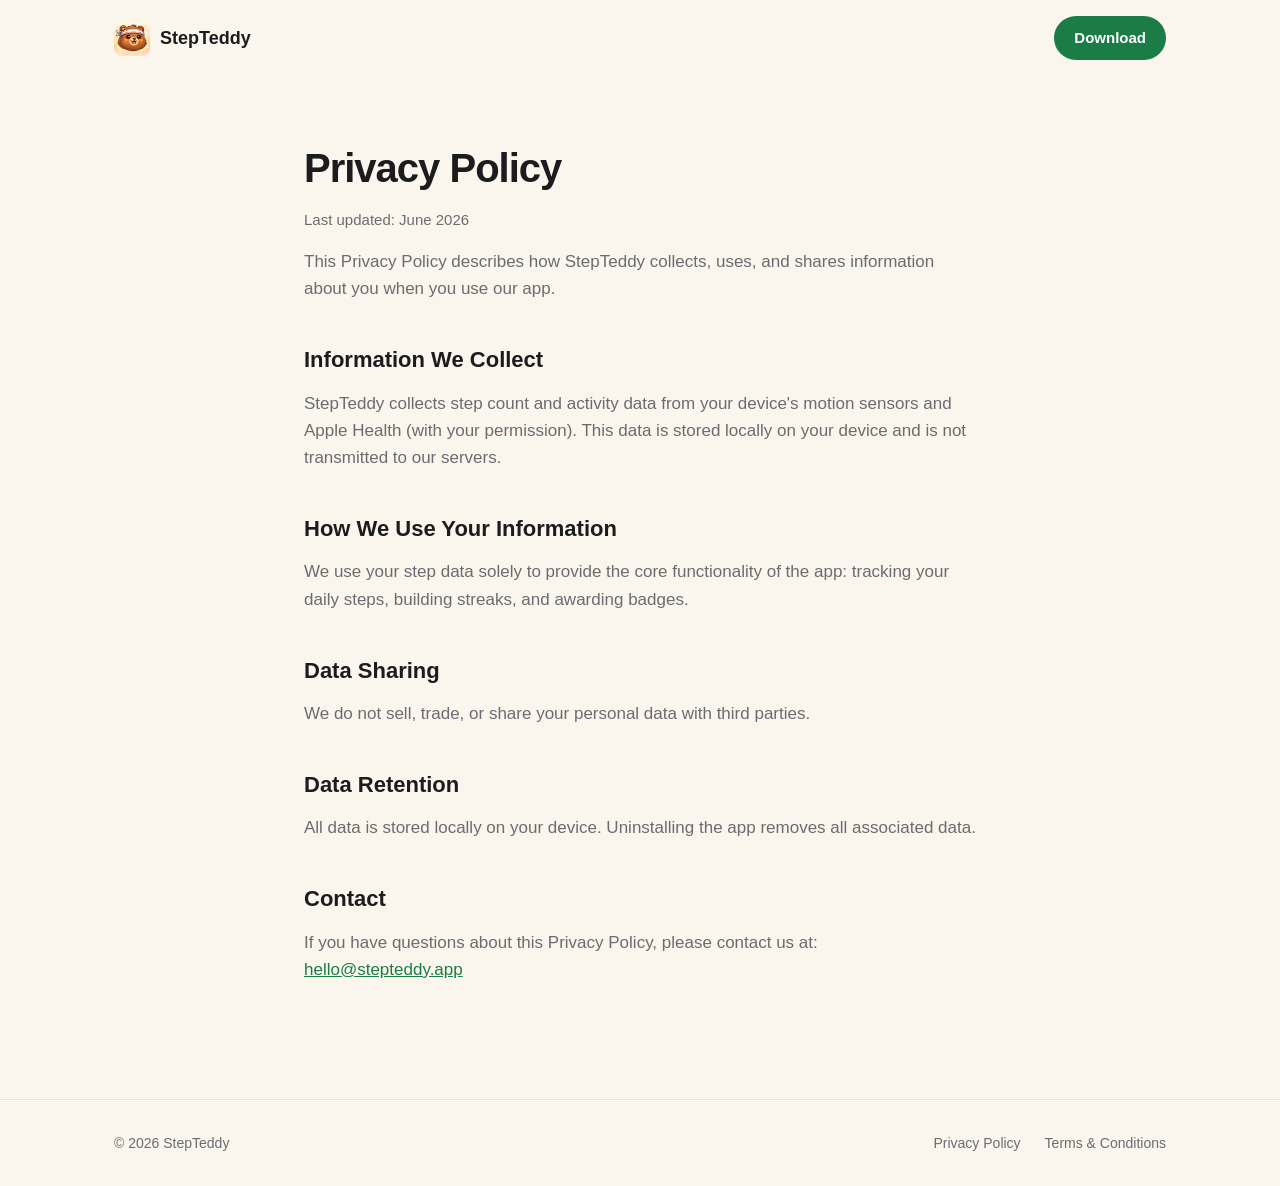
==== privacy.html @ 105b15fd "feat: add privacy policy page" ====
<!DOCTYPE html>
<html lang="en">
<head>
  <meta charset="UTF-8">
  <meta name="viewport" content="width=device-width, initial-scale=1.0">
  <title>Privacy Policy — StepTeddy</title>
  <link rel="icon" type="image/png" href="assets/images/app-icon.png">
  <link rel="stylesheet" href="assets/css/styles.css">
</head>
<body>

  <nav class="nav" id="nav">
    <div class="container nav__container">
      <a href="index.html" class="nav__brand">
        <img src="assets/images/app-icon.png" alt="StepTeddy" class="nav__icon">
        <span class="nav__name">StepTeddy</span>
      </a>
      <a href="index.html#download" class="btn btn--primary btn--sm">Download</a>
    </div>
  </nav>

  <main class="legal">
    <div class="container legal__container">
      <h1>Privacy Policy</h1>
      <p class="legal__date">Last updated: June 2026</p>

      <p>This Privacy Policy describes how StepTeddy collects, uses, and shares information about you when you use our app.</p>

      <h2>Information We Collect</h2>
      <p>StepTeddy collects step count and activity data from your device's motion sensors and Apple Health (with your permission). This data is stored locally on your device and is not transmitted to our servers.</p>

      <h2>How We Use Your Information</h2>
      <p>We use your step data solely to provide the core functionality of the app: tracking your daily steps, building streaks, and awarding badges.</p>

      <h2>Data Sharing</h2>
      <p>We do not sell, trade, or share your personal data with third parties.</p>

      <h2>Data Retention</h2>
      <p>All data is stored locally on your device. Uninstalling the app removes all associated data.</p>

      <h2>Contact</h2>
      <p>If you have questions about this Privacy Policy, please contact us at: <a href="mailto:hello@stepteddy.app">hello@stepteddy.app</a></p>
    </div>
  </main>

  <footer class="footer">
    <div class="container footer__container">
      <p class="footer__copy">© 2026 StepTeddy</p>
      <nav class="footer__links">
        <a href="privacy.html">Privacy Policy</a>
        <a href="terms.html">Terms &amp; Conditions</a>
      </nav>
    </div>
  </footer>

  <script src="assets/js/main.js"></script>
</body>
</html>
---- assets/css/styles.css ----
/* ── Custom properties ─────────────────────────────── */
:root {
  --bg:              #faf5ed;
  --card:            #fff7f0;
  --primary:         #1b7d45;
  --primary-hover:   #34c759;
  --text:            #1c1c1e;
  --text-secondary:  #6c6c70;
  --text-on-btn:     #ffffff;
  --radius:          16px;
  --radius-pill:     100px;
  --shadow-phone:    0 24px 80px rgba(0, 0, 0, 0.15);
  --max-width:       1100px;
  --font:            -apple-system, BlinkMacSystemFont, "Segoe UI", Helvetica, Arial, sans-serif;
}

/* ── Reset ─────────────────────────────────────────── */
*, *::before, *::after {
  box-sizing: border-box;
  margin: 0;
  padding: 0;
}

html { scroll-behavior: smooth; }

body {
  background-color: var(--bg);
  color: var(--text);
  font-family: var(--font);
  font-size: 17px;
  line-height: 1.6;
  -webkit-font-smoothing: antialiased;
}

img { max-width: 100%; display: block; }
a   { color: inherit; text-decoration: none; }

/* ── Layout ─────────────────────────────────────────── */
.container {
  max-width: var(--max-width);
  margin: 0 auto;
  padding: 0 24px;
}

/* ── Buttons ─────────────────────────────────────────── */
.btn {
  display: inline-flex;
  align-items: center;
  gap: 8px;
  padding: 14px 28px;
  border-radius: var(--radius-pill);
  font-family: var(--font);
  font-size: 16px;
  font-weight: 600;
  cursor: pointer;
  border: none;
  transition: background-color 0.2s ease, transform 0.1s ease;
  text-decoration: none;
}

.btn--primary {
  background-color: var(--primary);
  color: var(--text-on-btn);
}

.btn--primary:hover  { background-color: var(--primary-hover); }
.btn--primary:active { transform: scale(0.98); }

.btn--sm {
  padding: 10px 20px;
  font-size: 15px;
}

/* ── Nav ─────────────────────────────────────────────── */
.nav {
  position: sticky;
  top: 0;
  z-index: 100;
  padding: 16px 0;
  transition: background-color 0.3s ease, box-shadow 0.3s ease;
}

.nav.scrolled {
  background-color: rgba(250, 245, 237, 0.92);
  backdrop-filter: blur(12px);
  -webkit-backdrop-filter: blur(12px);
  box-shadow: 0 1px 0 rgba(0, 0, 0, 0.08);
}

.nav__container {
  display: flex;
  align-items: center;
  justify-content: space-between;
}

.nav__brand {
  display: flex;
  align-items: center;
  gap: 10px;
}

.nav__icon {
  width: 36px;
  height: 36px;
  border-radius: 8px;
}

.nav__name {
  font-size: 18px;
  font-weight: 700;
}

/* ── Hero ────────────────────────────────────────────── */
.hero {
  padding: 80px 0 60px;
}

.hero__container {
  display: grid;
  grid-template-columns: 1fr 1fr;
  align-items: center;
  gap: 60px;
}

.hero__headline {
  font-size: clamp(40px, 6vw, 64px);
  font-weight: 800;
  line-height: 1.1;
  letter-spacing: -1.5px;
  margin-bottom: 20px;
}

.hero__subline {
  font-size: 19px;
  color: var(--text-secondary);
  max-width: 440px;
  margin-bottom: 32px;
}

.hero__cta {
  font-size: 17px;
  padding: 16px 32px;
}

.hero__visual {
  display: flex;
  justify-content: center;
}

.hero__iphone {
  width: 280px;
  border-radius: 40px;
  box-shadow: var(--shadow-phone);
}

/* ── Features ────────────────────────────────────────── */
.features {
  padding: 40px 0 80px;
}

.feature {
  display: grid;
  grid-template-columns: 1fr 1fr;
  align-items: center;
  gap: 80px;
  padding: 72px 0;
}

.feature + .feature {
  border-top: 1px solid rgba(0, 0, 0, 0.06);
}

.feature--reverse .feature__content { order: 2; }
.feature--reverse .feature__visual  { order: 1; }

.feature__icon {
  font-size: 40px;
  display: block;
  margin-bottom: 16px;
}

.feature__title {
  font-size: clamp(24px, 3.5vw, 36px);
  font-weight: 700;
  line-height: 1.2;
  letter-spacing: -0.5px;
  margin-bottom: 16px;
}

.feature__desc {
  font-size: 17px;
  color: var(--text-secondary);
  max-width: 420px;
}

.feature__visual {
  display: flex;
  justify-content: center;
}

.feature__iphone {
  width: 240px;
  border-radius: 40px;
  box-shadow: var(--shadow-phone);
}

/* ── CTA Banner ──────────────────────────────────────── */
.cta {
  background-color: var(--card);
  padding: 100px 0;
  text-align: center;
}

.cta__headline {
  font-size: clamp(28px, 4vw, 44px);
  font-weight: 800;
  letter-spacing: -1px;
  margin-bottom: 32px;
}

.cta__btn {
  font-size: 17px;
  padding: 16px 36px;
}

/* ── Footer ──────────────────────────────────────────── */
.footer {
  padding: 32px 0;
  border-top: 1px solid rgba(0, 0, 0, 0.08);
}

.footer__container {
  display: flex;
  align-items: center;
  justify-content: space-between;
}

.footer__copy {
  color: var(--text-secondary);
  font-size: 14px;
}

.footer__links {
  display: flex;
  gap: 24px;
}

.footer__links a {
  color: var(--text-secondary);
  font-size: 14px;
  transition: color 0.2s;
}

.footer__links a:hover { color: var(--primary); }

/* ── Responsive — mobile (<768px) ───────────────────── */
@media (max-width: 767px) {
  /* Hero: stack vertically, center */
  .hero__container {
    grid-template-columns: 1fr;
    text-align: center;
    gap: 40px;
  }

  .hero__subline {
    max-width: 100%;
    margin-left: auto;
    margin-right: auto;
  }

  .hero__visual { order: -1; }

  .hero__iphone { width: 220px; }

  /* Features: stack vertically, remove alternating */
  .feature {
    grid-template-columns: 1fr;
    gap: 32px;
    padding: 48px 0;
    text-align: center;
  }

  .feature--reverse .feature__content { order: 0; }
  .feature--reverse .feature__visual  { order: 0; }

  .feature__visual { justify-content: center; }

  .feature__iphone { width: 200px; }

  .feature__desc { max-width: 100%; }

  /* Footer: stack vertically */
  .footer__container {
    flex-direction: column;
    gap: 16px;
    text-align: center;
  }
}

/* ── Legal pages (privacy, terms) ───────────────────── */
.legal {
  padding: 60px 0 100px;
}

.legal__container {
  max-width: 720px;
}

.legal h1 {
  font-size: 40px;
  font-weight: 800;
  letter-spacing: -1px;
  margin-bottom: 8px;
}

.legal__date {
  color: var(--text-secondary);
  font-size: 15px;
  margin-bottom: 40px;
}

.legal h2 {
  font-size: 22px;
  font-weight: 700;
  margin-top: 40px;
  margin-bottom: 12px;
}

.legal p {
  color: var(--text-secondary);
  margin-bottom: 16px;
}

.legal a {
  color: var(--primary);
  text-decoration: underline;
}
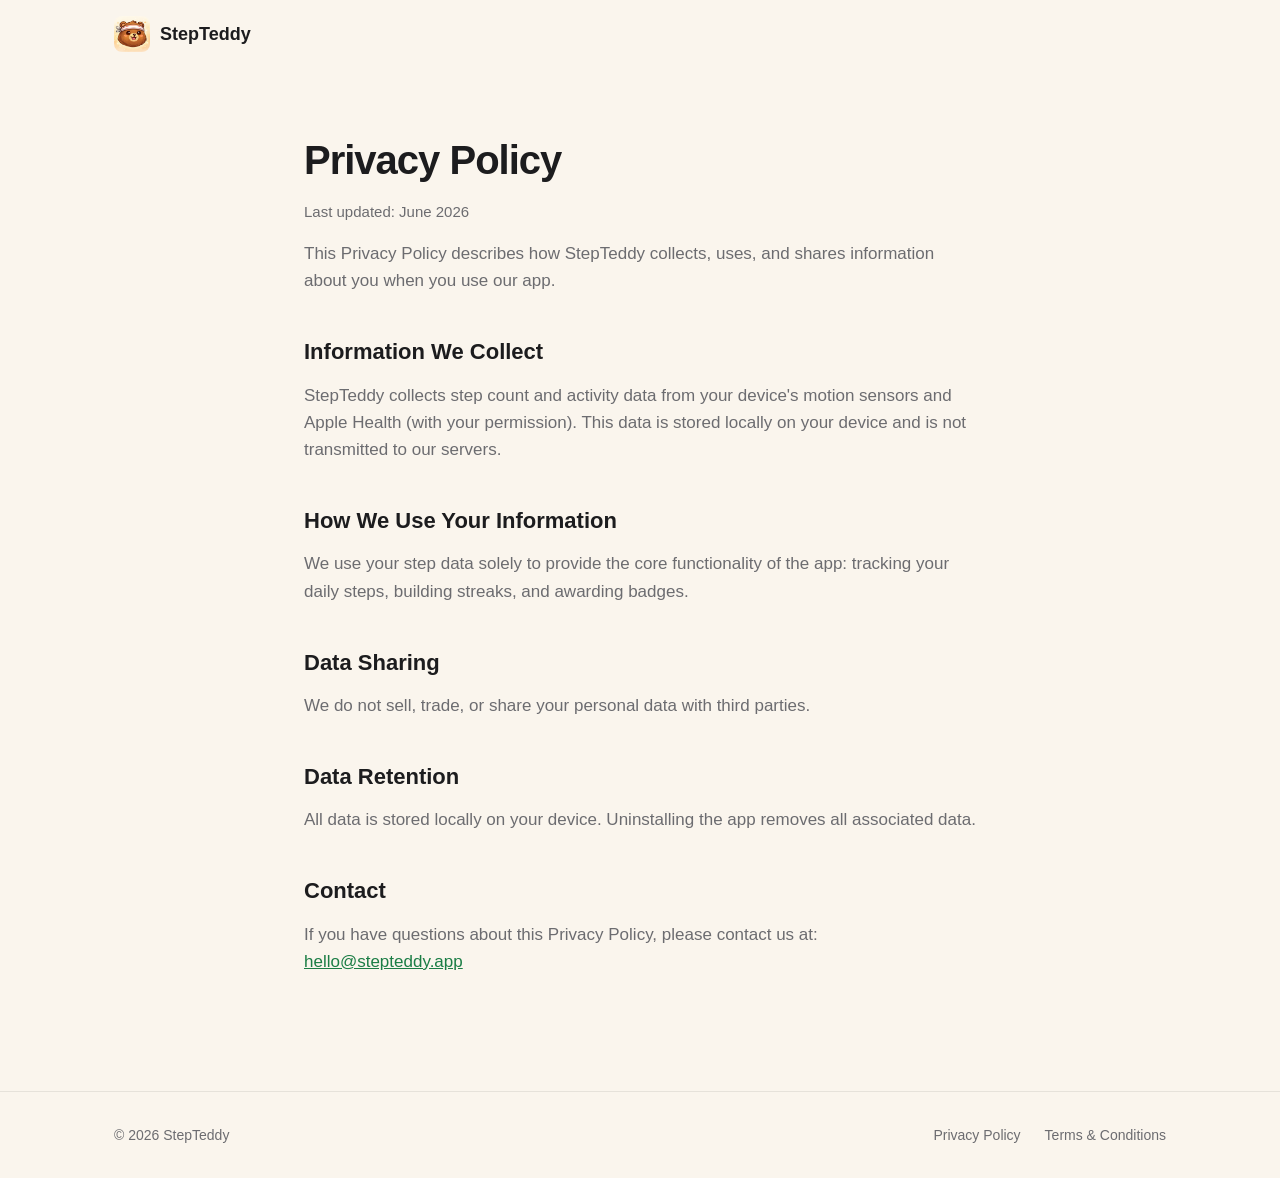
==== commit 1087a5b2: "fix: remove download button from nav on legal pages" ====
--- a/privacy.html
+++ b/privacy.html
@@ -15,7 +15,6 @@
         <img src="assets/images/app-icon.png" alt="StepTeddy" class="nav__icon">
         <span class="nav__name">StepTeddy</span>
       </a>
-      <a href="index.html#download" class="btn btn--primary btn--sm">Download</a>
     </div>
   </nav>
 
--- a/assets/css/styles.css
+++ b/assets/css/styles.css
@@ -116,10 +116,11 @@
 }
 
 .hero__container {
-  display: grid;
-  grid-template-columns: 1fr 1fr;
-  align-items: center;
-  gap: 60px;
+  display: flex;
+  flex-direction: column;
+  align-items: center;
+  text-align: center;
+  gap: 0;
 }
 
 .hero__headline {
@@ -133,25 +134,25 @@
 .hero__subline {
   font-size: 19px;
   color: var(--text-secondary);
-  max-width: 440px;
+  max-width: 520px;
   margin-bottom: 32px;
 }
 
-.hero__cta {
-  font-size: 17px;
-  padding: 16px 32px;
-}
-
-.hero__visual {
-  display: flex;
-  justify-content: center;
-}
-
-.hero__iphone {
-  width: 280px;
-  border-radius: 40px;
-  box-shadow: var(--shadow-phone);
-}
+.appstore-link {
+  display: inline-block;
+}
+
+.appstore-badge {
+  height: 54px;
+  width: auto;
+  transition: opacity 0.2s ease, transform 0.15s ease;
+}
+
+.appstore-badge:hover {
+  opacity: 0.85;
+  transform: scale(1.03);
+}
+
 
 /* ── Features ────────────────────────────────────────── */
 .features {
@@ -200,8 +201,18 @@
 
 .feature__iphone {
   width: 240px;
-  border-radius: 40px;
-  box-shadow: var(--shadow-phone);
+  filter: drop-shadow(0 24px 60px rgba(0, 0, 0, 0.18));
+  transition: transform 0.4s ease, filter 0.4s ease;
+}
+
+@keyframes float {
+  0%, 100% { transform: translateY(0); }
+  50%       { transform: translateY(-14px); }
+}
+
+.feature__visual:hover .feature__iphone {
+  animation: float 2.4s ease-in-out infinite;
+  filter: drop-shadow(0 32px 80px rgba(0, 0, 0, 0.22));
 }
 
 /* ── CTA Banner ──────────────────────────────────────── */
@@ -209,6 +220,7 @@
   background-color: var(--card);
   padding: 100px 0;
   text-align: center;
+  scroll-margin-top: 72px;
 }
 
 .cta__headline {
@@ -218,10 +230,6 @@
   margin-bottom: 32px;
 }
 
-.cta__btn {
-  font-size: 17px;
-  padding: 16px 36px;
-}
 
 /* ── Footer ──────────────────────────────────────────── */
 .footer {
@@ -255,22 +263,10 @@
 
 /* ── Responsive — mobile (<768px) ───────────────────── */
 @media (max-width: 767px) {
-  /* Hero: stack vertically, center */
-  .hero__container {
-    grid-template-columns: 1fr;
-    text-align: center;
-    gap: 40px;
-  }
-
+  /* Hero: full-width centered */
   .hero__subline {
     max-width: 100%;
-    margin-left: auto;
-    margin-right: auto;
   }
-
-  .hero__visual { order: -1; }
-
-  .hero__iphone { width: 220px; }
 
   /* Features: stack vertically, remove alternating */
   .feature {
@@ -335,3 +331,11 @@
   color: var(--primary);
   text-decoration: underline;
 }
+
+/* ── Reduced motion ──────────────────────────────────── */
+@media (prefers-reduced-motion: reduce) {
+  html { scroll-behavior: auto; }
+  .btn { transition: none; }
+  .nav { transition: none; }
+  .feature__visual:hover .feature__iphone { animation: none; }
+}
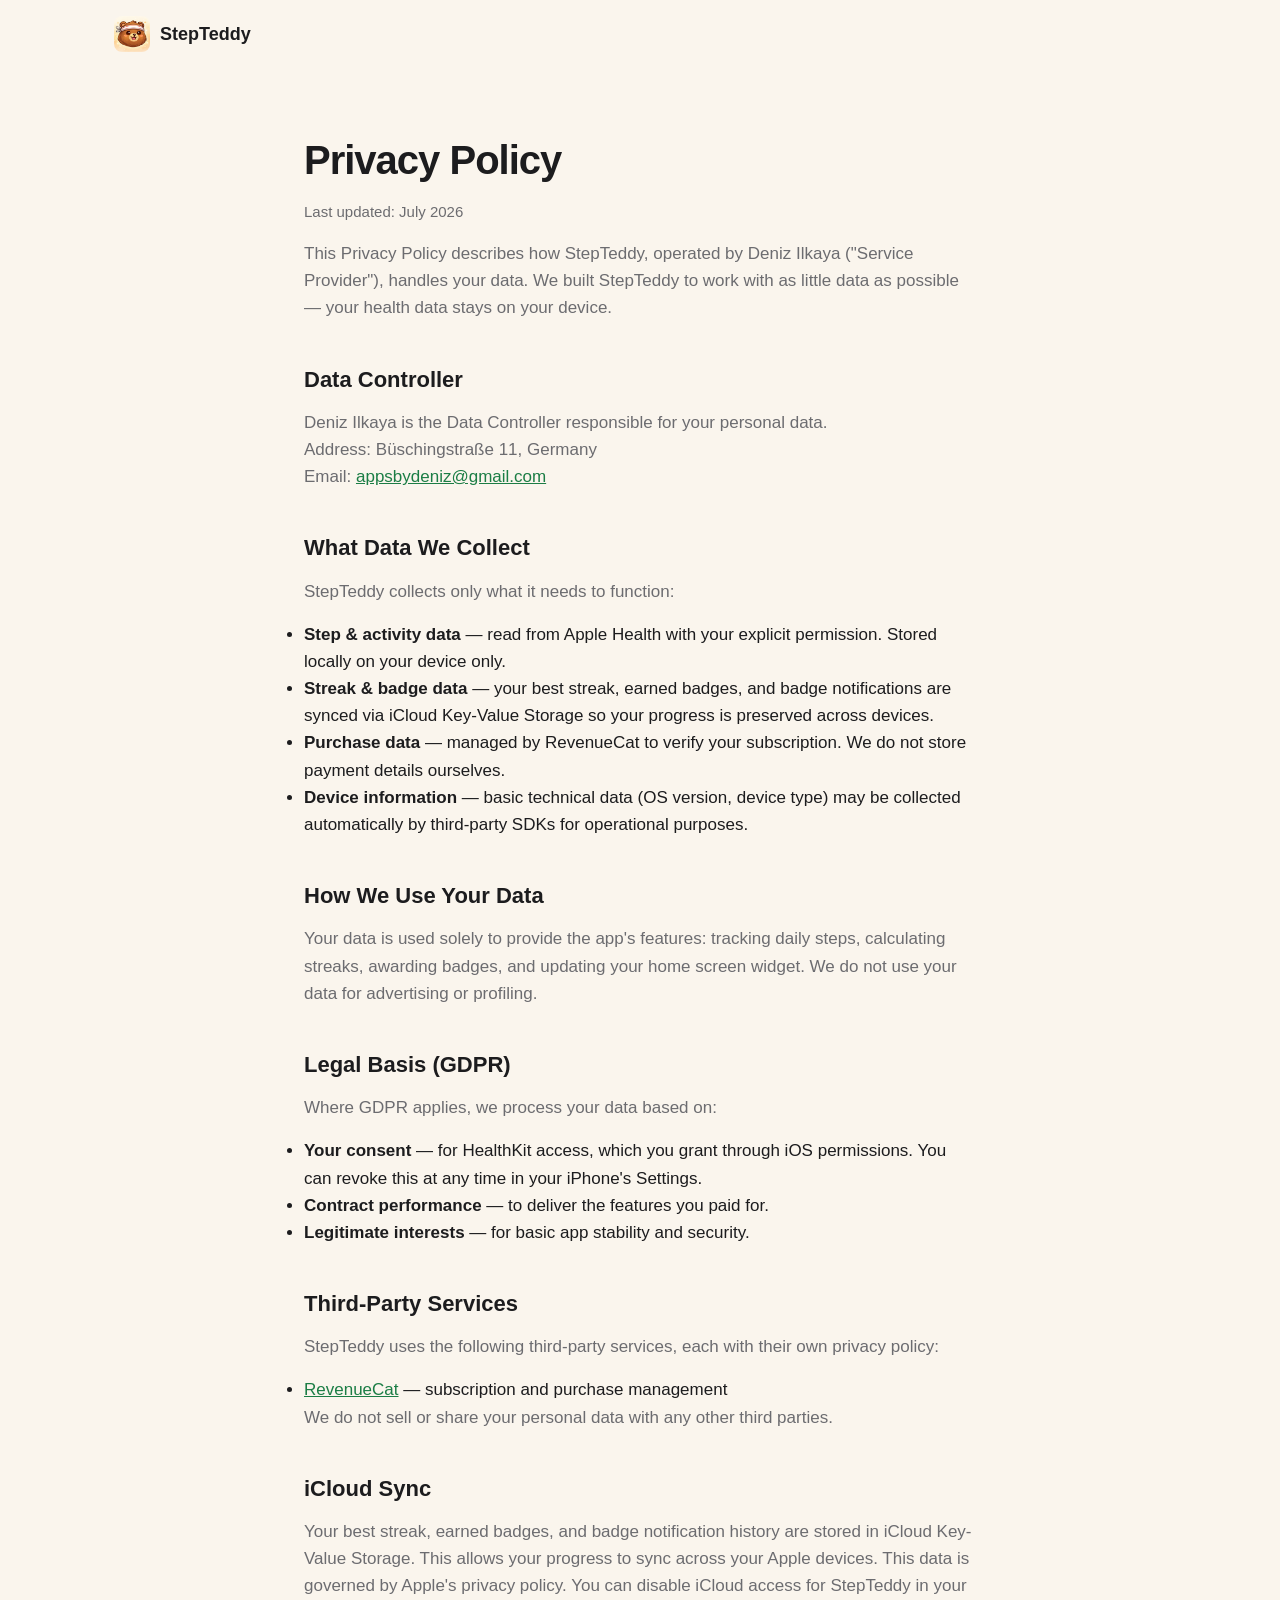
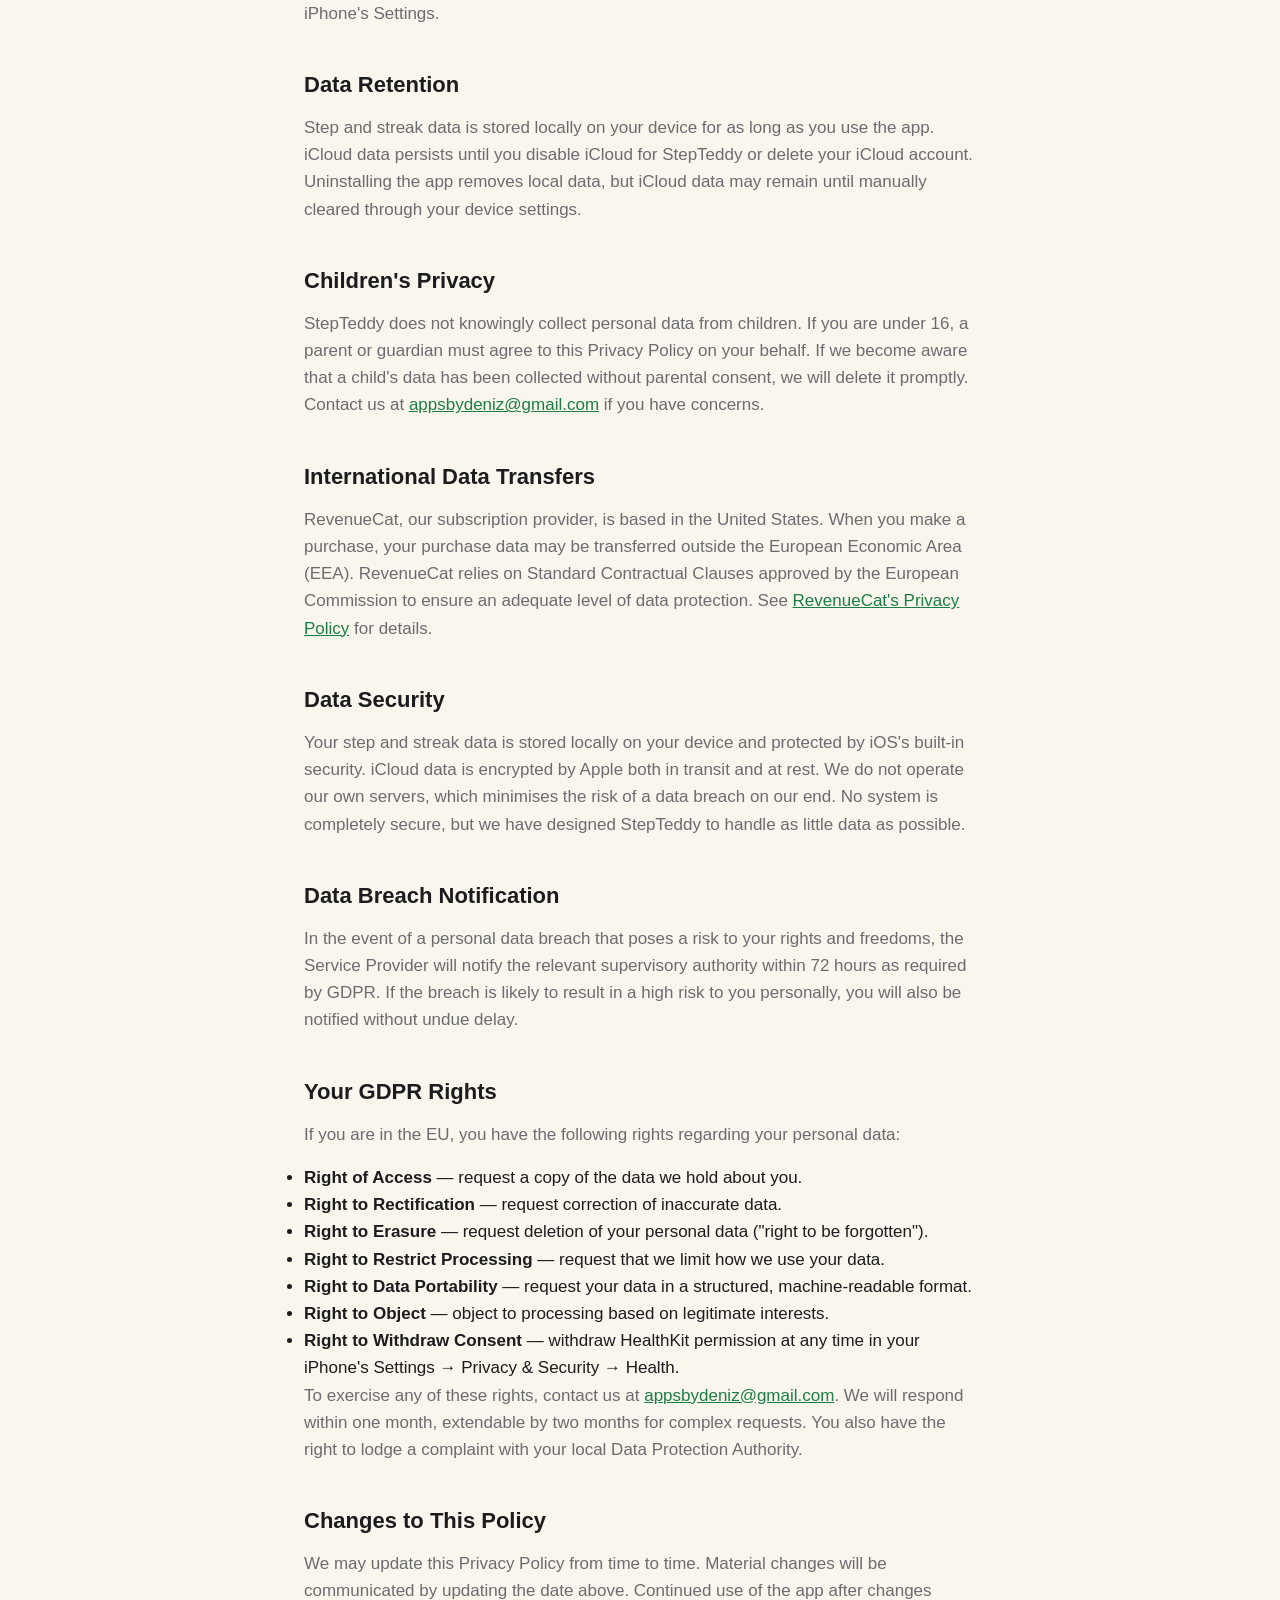
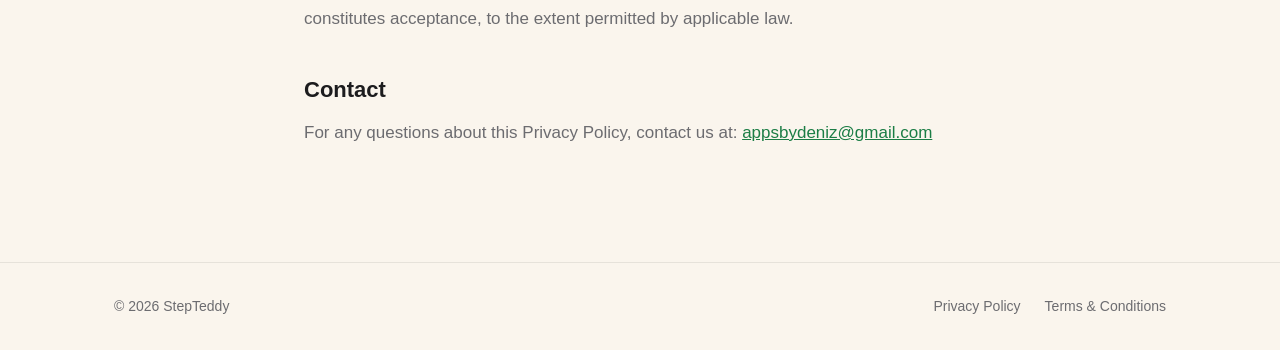
==== commit bd4993ce: "legal: add missing sections to Privacy Policy and Terms & Conditions Privacy Policy: - Add Internati" ====
--- a/privacy.html
+++ b/privacy.html
@@ -21,24 +21,78 @@
   <main class="legal">
     <div class="container legal__container">
       <h1>Privacy Policy</h1>
-      <p class="legal__date">Last updated: June 2026</p>
+      <p class="legal__date">Last updated: July 2026</p>
 
-      <p>This Privacy Policy describes how StepTeddy collects, uses, and shares information about you when you use our app.</p>
+      <p>This Privacy Policy describes how StepTeddy, operated by Deniz Ilkaya ("Service Provider"), handles your data. We built StepTeddy to work with as little data as possible — your health data stays on your device.</p>
 
-      <h2>Information We Collect</h2>
-      <p>StepTeddy collects step count and activity data from your device's motion sensors and Apple Health (with your permission). This data is stored locally on your device and is not transmitted to our servers.</p>
+      <h2>Data Controller</h2>
+      <p>Deniz Ilkaya is the Data Controller responsible for your personal data.<br>
+      Address: Büschingstraße 11, Germany<br>
+      Email: <a href="mailto:appsbydeniz@gmail.com">appsbydeniz@gmail.com</a></p>
 
-      <h2>How We Use Your Information</h2>
-      <p>We use your step data solely to provide the core functionality of the app: tracking your daily steps, building streaks, and awarding badges.</p>
+      <h2>What Data We Collect</h2>
+      <p>StepTeddy collects only what it needs to function:</p>
+      <ul>
+        <li><strong>Step &amp; activity data</strong> — read from Apple Health with your explicit permission. Stored locally on your device only.</li>
+        <li><strong>Streak &amp; badge data</strong> — your best streak, earned badges, and badge notifications are synced via iCloud Key-Value Storage so your progress is preserved across devices.</li>
+        <li><strong>Purchase data</strong> — managed by RevenueCat to verify your subscription. We do not store payment details ourselves.</li>
+        <li><strong>Device information</strong> — basic technical data (OS version, device type) may be collected automatically by third-party SDKs for operational purposes.</li>
+      </ul>
 
-      <h2>Data Sharing</h2>
-      <p>We do not sell, trade, or share your personal data with third parties.</p>
+      <h2>How We Use Your Data</h2>
+      <p>Your data is used solely to provide the app's features: tracking daily steps, calculating streaks, awarding badges, and updating your home screen widget. We do not use your data for advertising or profiling.</p>
+
+      <h2>Legal Basis (GDPR)</h2>
+      <p>Where GDPR applies, we process your data based on:</p>
+      <ul>
+        <li><strong>Your consent</strong> — for HealthKit access, which you grant through iOS permissions. You can revoke this at any time in your iPhone's Settings.</li>
+        <li><strong>Contract performance</strong> — to deliver the features you paid for.</li>
+        <li><strong>Legitimate interests</strong> — for basic app stability and security.</li>
+      </ul>
+
+      <h2>Third-Party Services</h2>
+      <p>StepTeddy uses the following third-party services, each with their own privacy policy:</p>
+      <ul>
+        <li><a href="https://www.revenuecat.com/privacy" target="_blank" rel="noopener">RevenueCat</a> — subscription and purchase management</li>
+      </ul>
+      <p>We do not sell or share your personal data with any other third parties.</p>
+
+      <h2>iCloud Sync</h2>
+      <p>Your best streak, earned badges, and badge notification history are stored in iCloud Key-Value Storage. This allows your progress to sync across your Apple devices. This data is governed by Apple's privacy policy. You can disable iCloud access for StepTeddy in your iPhone's Settings.</p>
 
       <h2>Data Retention</h2>
-      <p>All data is stored locally on your device. Uninstalling the app removes all associated data.</p>
+      <p>Step and streak data is stored locally on your device for as long as you use the app. iCloud data persists until you disable iCloud for StepTeddy or delete your iCloud account. Uninstalling the app removes local data, but iCloud data may remain until manually cleared through your device settings.</p>
+
+      <h2>Children's Privacy</h2>
+      <p>StepTeddy does not knowingly collect personal data from children. If you are under 16, a parent or guardian must agree to this Privacy Policy on your behalf. If we become aware that a child's data has been collected without parental consent, we will delete it promptly. Contact us at <a href="mailto:appsbydeniz@gmail.com">appsbydeniz@gmail.com</a> if you have concerns.</p>
+
+      <h2>International Data Transfers</h2>
+      <p>RevenueCat, our subscription provider, is based in the United States. When you make a purchase, your purchase data may be transferred outside the European Economic Area (EEA). RevenueCat relies on Standard Contractual Clauses approved by the European Commission to ensure an adequate level of data protection. See <a href="https://www.revenuecat.com/privacy" target="_blank" rel="noopener">RevenueCat's Privacy Policy</a> for details.</p>
+
+      <h2>Data Security</h2>
+      <p>Your step and streak data is stored locally on your device and protected by iOS's built-in security. iCloud data is encrypted by Apple both in transit and at rest. We do not operate our own servers, which minimises the risk of a data breach on our end. No system is completely secure, but we have designed StepTeddy to handle as little data as possible.</p>
+
+      <h2>Data Breach Notification</h2>
+      <p>In the event of a personal data breach that poses a risk to your rights and freedoms, the Service Provider will notify the relevant supervisory authority within 72 hours as required by GDPR. If the breach is likely to result in a high risk to you personally, you will also be notified without undue delay.</p>
+
+      <h2>Your GDPR Rights</h2>
+      <p>If you are in the EU, you have the following rights regarding your personal data:</p>
+      <ul>
+        <li><strong>Right of Access</strong> — request a copy of the data we hold about you.</li>
+        <li><strong>Right to Rectification</strong> — request correction of inaccurate data.</li>
+        <li><strong>Right to Erasure</strong> — request deletion of your personal data ("right to be forgotten").</li>
+        <li><strong>Right to Restrict Processing</strong> — request that we limit how we use your data.</li>
+        <li><strong>Right to Data Portability</strong> — request your data in a structured, machine-readable format.</li>
+        <li><strong>Right to Object</strong> — object to processing based on legitimate interests.</li>
+        <li><strong>Right to Withdraw Consent</strong> — withdraw HealthKit permission at any time in your iPhone's Settings &rarr; Privacy &amp; Security &rarr; Health.</li>
+      </ul>
+      <p>To exercise any of these rights, contact us at <a href="mailto:appsbydeniz@gmail.com">appsbydeniz@gmail.com</a>. We will respond within one month, extendable by two months for complex requests. You also have the right to lodge a complaint with your local Data Protection Authority.</p>
+
+      <h2>Changes to This Policy</h2>
+      <p>We may update this Privacy Policy from time to time. Material changes will be communicated by updating the date above. Continued use of the app after changes constitutes acceptance, to the extent permitted by applicable law.</p>
 
       <h2>Contact</h2>
-      <p>If you have questions about this Privacy Policy, please contact us at: <a href="mailto:hello@stepteddy.app">hello@stepteddy.app</a></p>
+      <p>For any questions about this Privacy Policy, contact us at: <a href="mailto:appsbydeniz@gmail.com">appsbydeniz@gmail.com</a></p>
     </div>
   </main>
 
--- a/assets/css/styles.css
+++ b/assets/css/styles.css
@@ -217,7 +217,7 @@
 
 /* ── CTA Banner ──────────────────────────────────────── */
 .cta {
-  background-color: var(--card);
+  background-color: var(--bg);
   padding: 100px 0;
   text-align: center;
   scroll-margin-top: 72px;
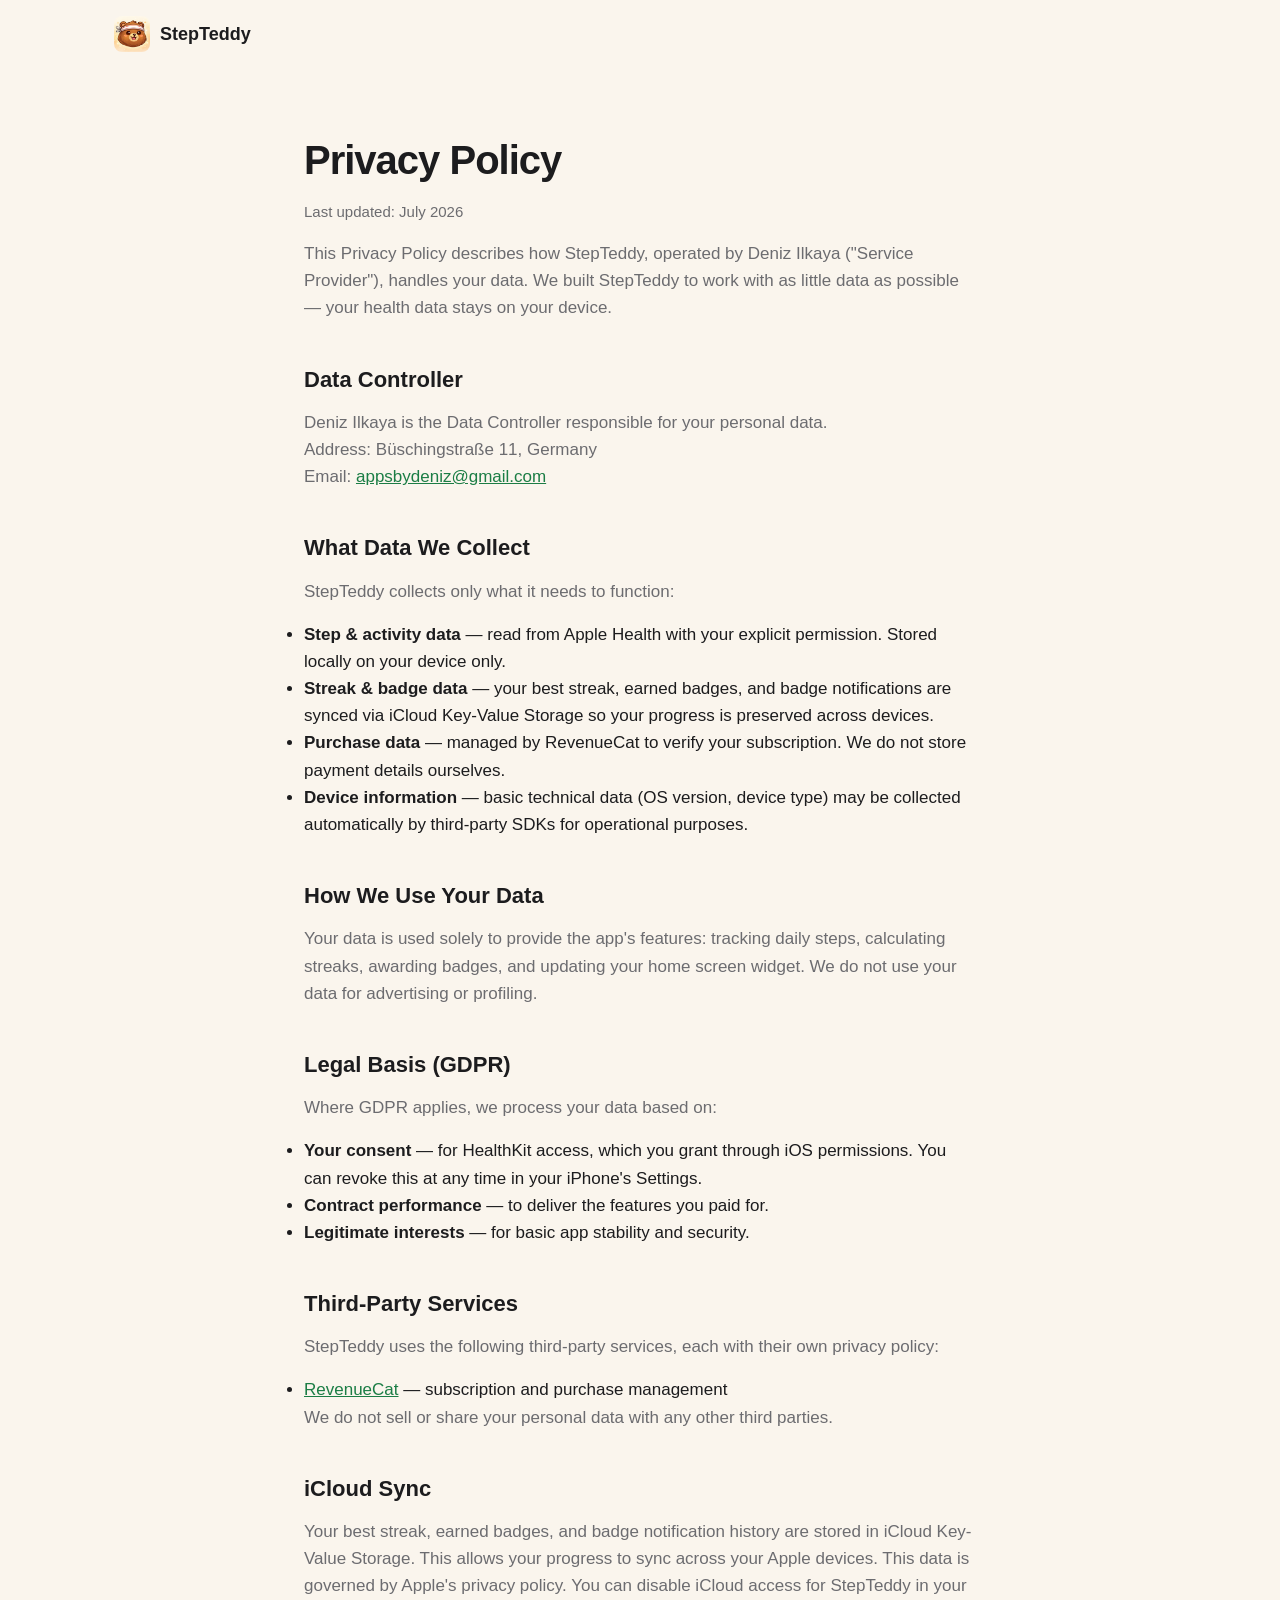
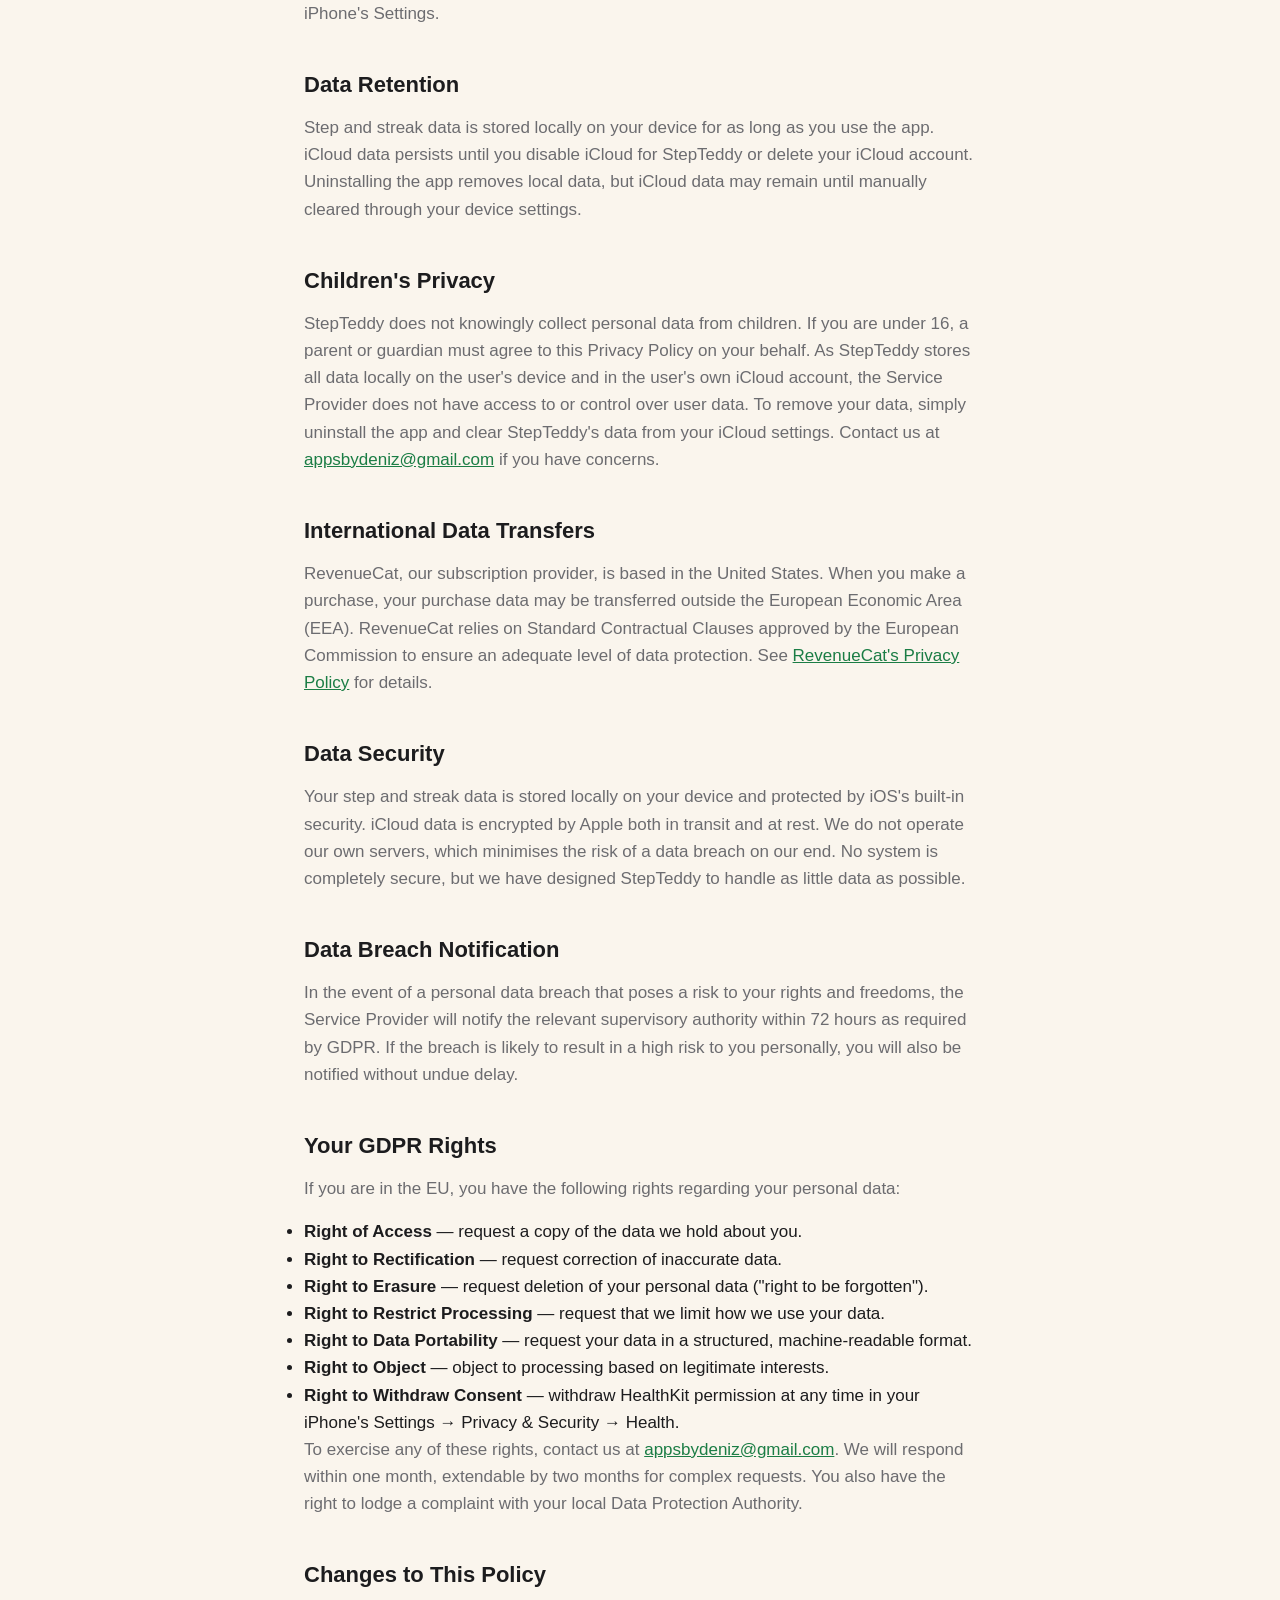
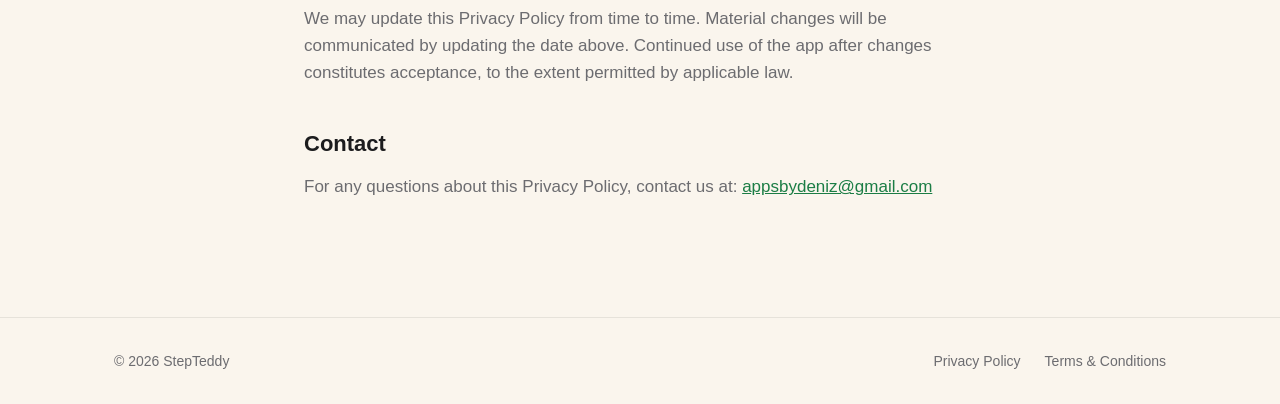
==== commit d8a66e73: "fix(privacy): correct children's privacy data deletion claim Replace inaccurate "we will delete it p" ====
--- a/privacy.html
+++ b/privacy.html
@@ -64,7 +64,7 @@
       <p>Step and streak data is stored locally on your device for as long as you use the app. iCloud data persists until you disable iCloud for StepTeddy or delete your iCloud account. Uninstalling the app removes local data, but iCloud data may remain until manually cleared through your device settings.</p>
 
       <h2>Children's Privacy</h2>
-      <p>StepTeddy does not knowingly collect personal data from children. If you are under 16, a parent or guardian must agree to this Privacy Policy on your behalf. If we become aware that a child's data has been collected without parental consent, we will delete it promptly. Contact us at <a href="mailto:appsbydeniz@gmail.com">appsbydeniz@gmail.com</a> if you have concerns.</p>
+      <p>StepTeddy does not knowingly collect personal data from children. If you are under 16, a parent or guardian must agree to this Privacy Policy on your behalf. As StepTeddy stores all data locally on the user's device and in the user's own iCloud account, the Service Provider does not have access to or control over user data. To remove your data, simply uninstall the app and clear StepTeddy's data from your iCloud settings. Contact us at <a href="mailto:appsbydeniz@gmail.com">appsbydeniz@gmail.com</a> if you have concerns.</p>
 
       <h2>International Data Transfers</h2>
       <p>RevenueCat, our subscription provider, is based in the United States. When you make a purchase, your purchase data may be transferred outside the European Economic Area (EEA). RevenueCat relies on Standard Contractual Clauses approved by the European Commission to ensure an adequate level of data protection. See <a href="https://www.revenuecat.com/privacy" target="_blank" rel="noopener">RevenueCat's Privacy Policy</a> for details.</p>
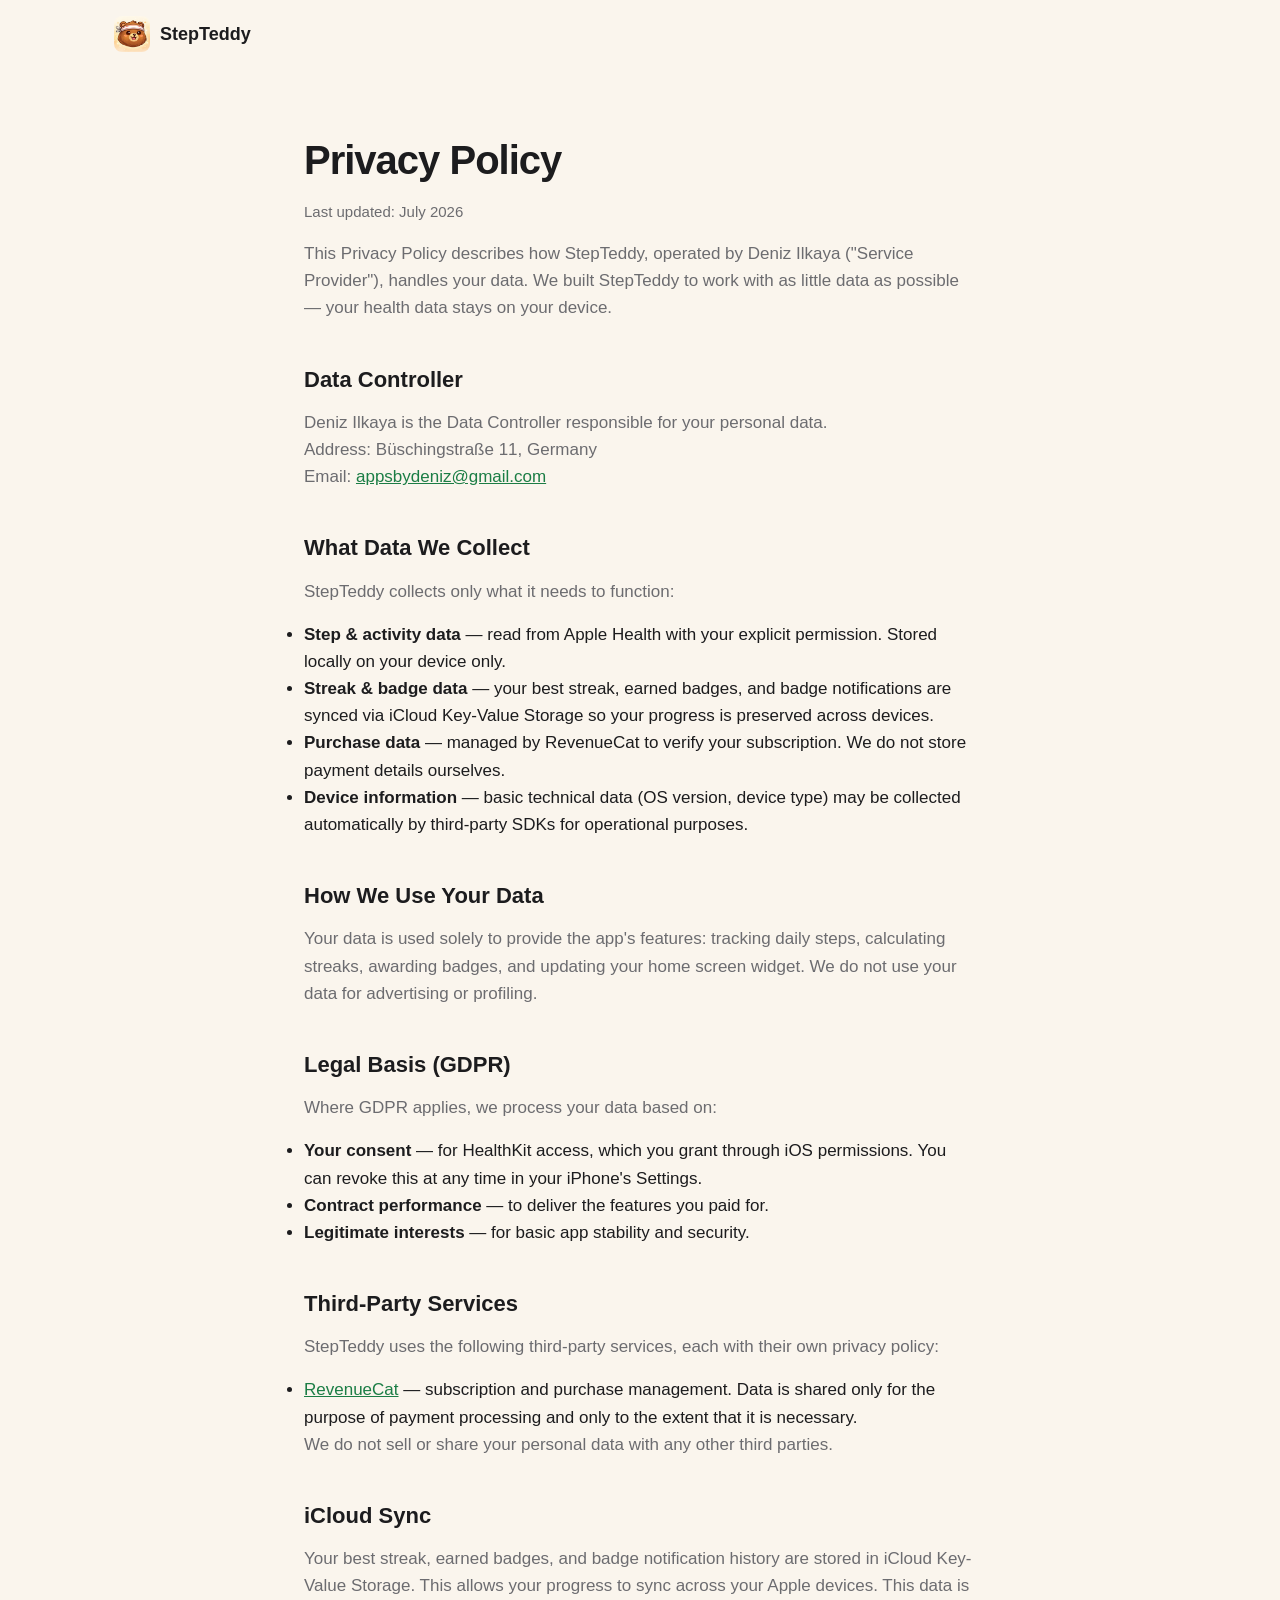
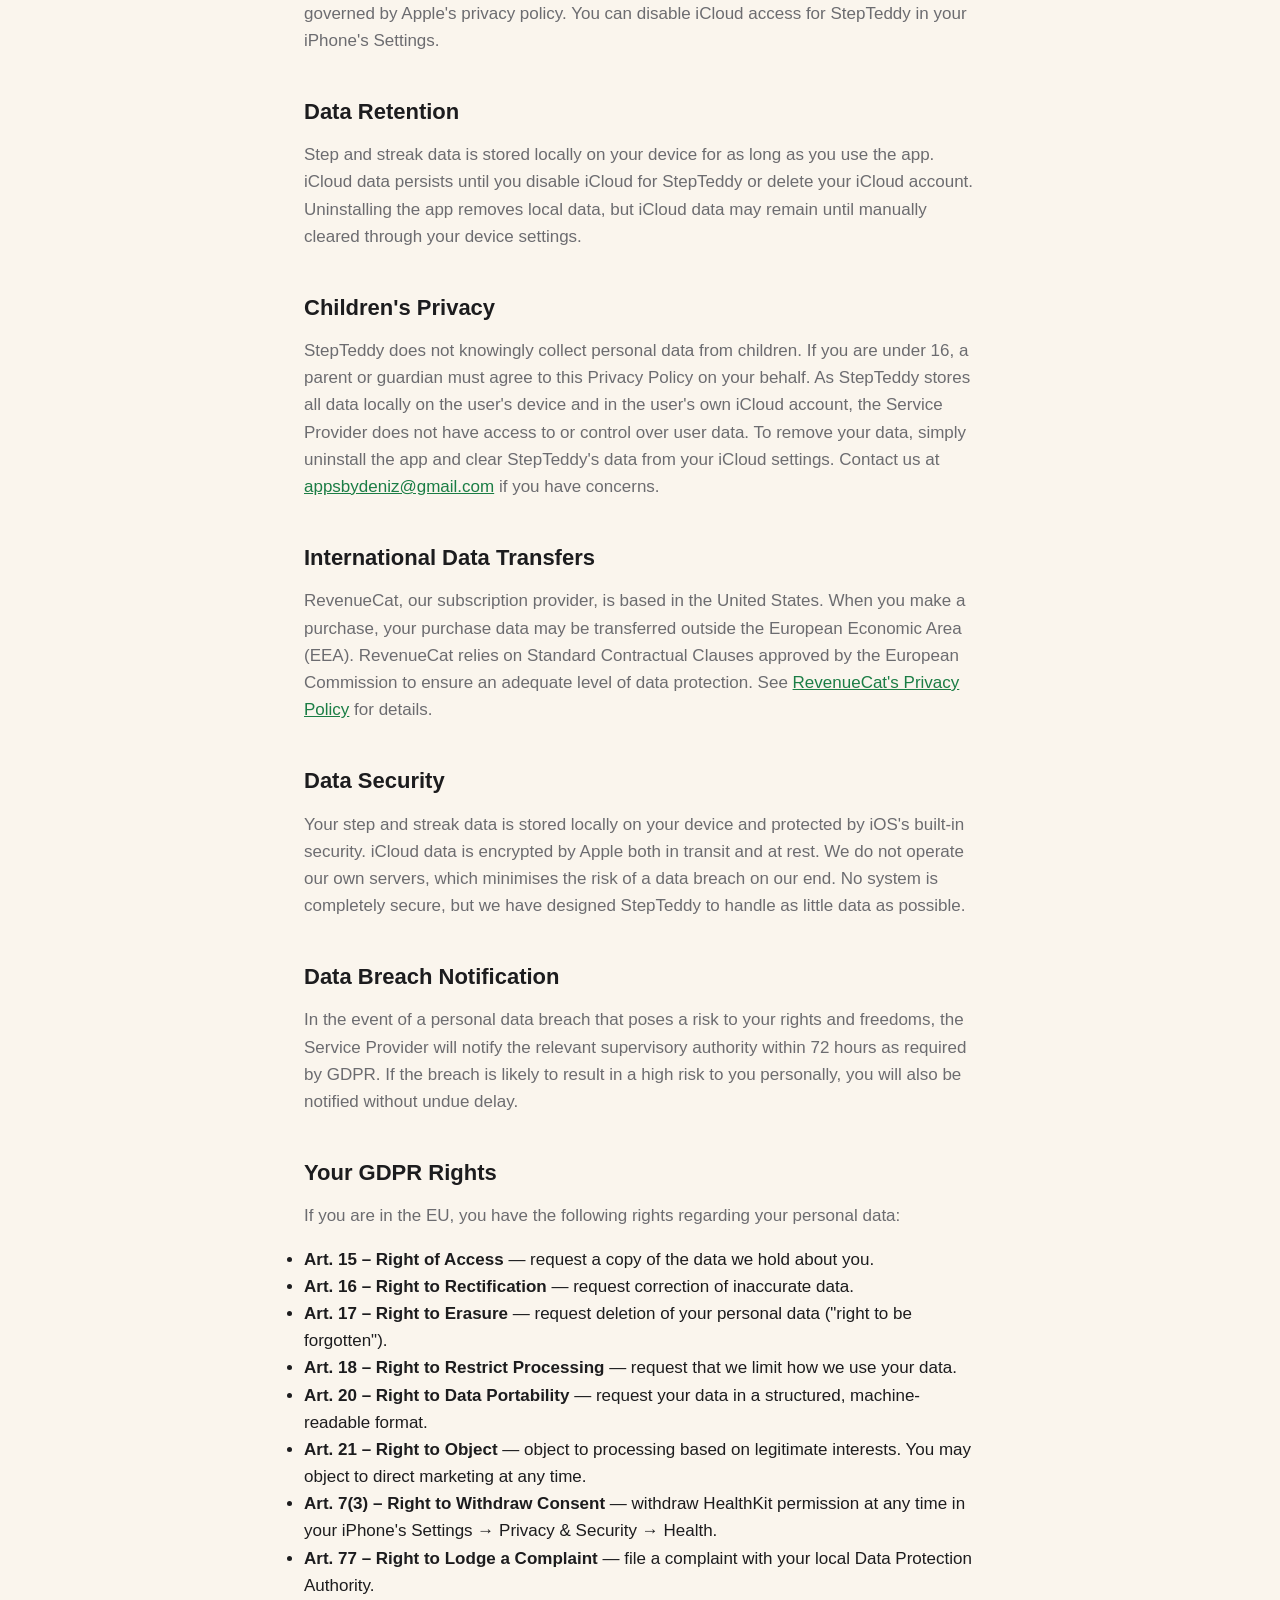
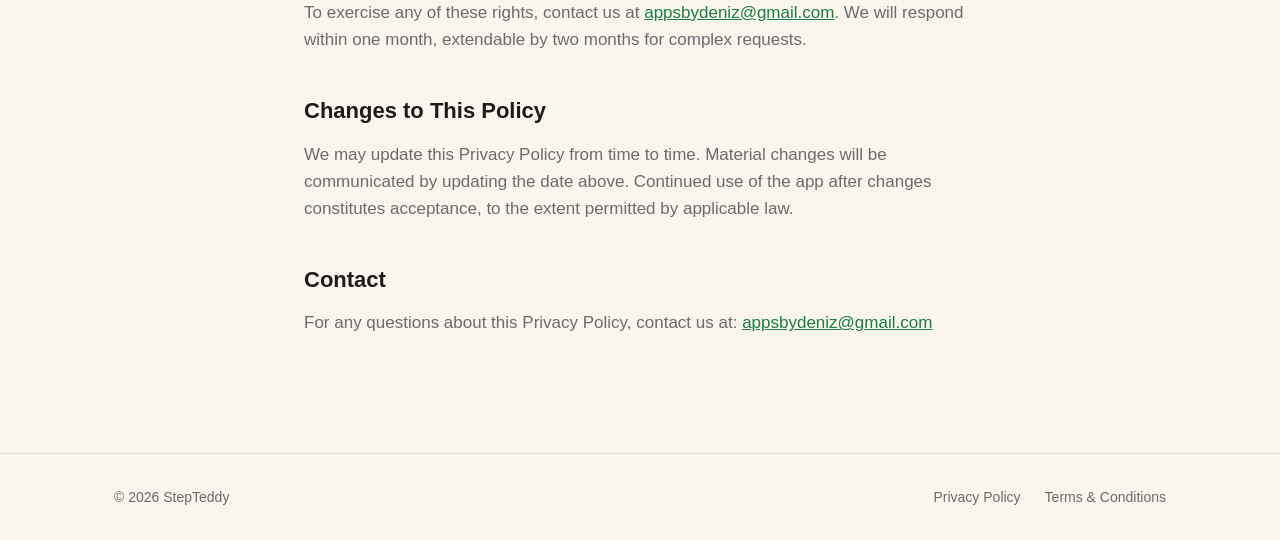
==== commit 0e5ebdf5: "improve(privacy): sharpen RevenueCat wording and add GDPR article numbers - RevenueCat: data shared " ====
--- a/privacy.html
+++ b/privacy.html
@@ -53,7 +53,7 @@
       <h2>Third-Party Services</h2>
       <p>StepTeddy uses the following third-party services, each with their own privacy policy:</p>
       <ul>
-        <li><a href="https://www.revenuecat.com/privacy" target="_blank" rel="noopener">RevenueCat</a> — subscription and purchase management</li>
+        <li><a href="https://www.revenuecat.com/privacy" target="_blank" rel="noopener">RevenueCat</a> — subscription and purchase management. Data is shared only for the purpose of payment processing and only to the extent that it is necessary.</li>
       </ul>
       <p>We do not sell or share your personal data with any other third parties.</p>
 
@@ -78,15 +78,16 @@
       <h2>Your GDPR Rights</h2>
       <p>If you are in the EU, you have the following rights regarding your personal data:</p>
       <ul>
-        <li><strong>Right of Access</strong> — request a copy of the data we hold about you.</li>
-        <li><strong>Right to Rectification</strong> — request correction of inaccurate data.</li>
-        <li><strong>Right to Erasure</strong> — request deletion of your personal data ("right to be forgotten").</li>
-        <li><strong>Right to Restrict Processing</strong> — request that we limit how we use your data.</li>
-        <li><strong>Right to Data Portability</strong> — request your data in a structured, machine-readable format.</li>
-        <li><strong>Right to Object</strong> — object to processing based on legitimate interests.</li>
-        <li><strong>Right to Withdraw Consent</strong> — withdraw HealthKit permission at any time in your iPhone's Settings &rarr; Privacy &amp; Security &rarr; Health.</li>
+        <li><strong>Art. 15 – Right of Access</strong> — request a copy of the data we hold about you.</li>
+        <li><strong>Art. 16 – Right to Rectification</strong> — request correction of inaccurate data.</li>
+        <li><strong>Art. 17 – Right to Erasure</strong> — request deletion of your personal data ("right to be forgotten").</li>
+        <li><strong>Art. 18 – Right to Restrict Processing</strong> — request that we limit how we use your data.</li>
+        <li><strong>Art. 20 – Right to Data Portability</strong> — request your data in a structured, machine-readable format.</li>
+        <li><strong>Art. 21 – Right to Object</strong> — object to processing based on legitimate interests. You may object to direct marketing at any time.</li>
+        <li><strong>Art. 7(3) – Right to Withdraw Consent</strong> — withdraw HealthKit permission at any time in your iPhone's Settings &rarr; Privacy &amp; Security &rarr; Health.</li>
+        <li><strong>Art. 77 – Right to Lodge a Complaint</strong> — file a complaint with your local Data Protection Authority.</li>
       </ul>
-      <p>To exercise any of these rights, contact us at <a href="mailto:appsbydeniz@gmail.com">appsbydeniz@gmail.com</a>. We will respond within one month, extendable by two months for complex requests. You also have the right to lodge a complaint with your local Data Protection Authority.</p>
+      <p>To exercise any of these rights, contact us at <a href="mailto:appsbydeniz@gmail.com">appsbydeniz@gmail.com</a>. We will respond within one month, extendable by two months for complex requests.</p>
 
       <h2>Changes to This Policy</h2>
       <p>We may update this Privacy Policy from time to time. Material changes will be communicated by updating the date above. Continued use of the app after changes constitutes acceptance, to the extent permitted by applicable law.</p>
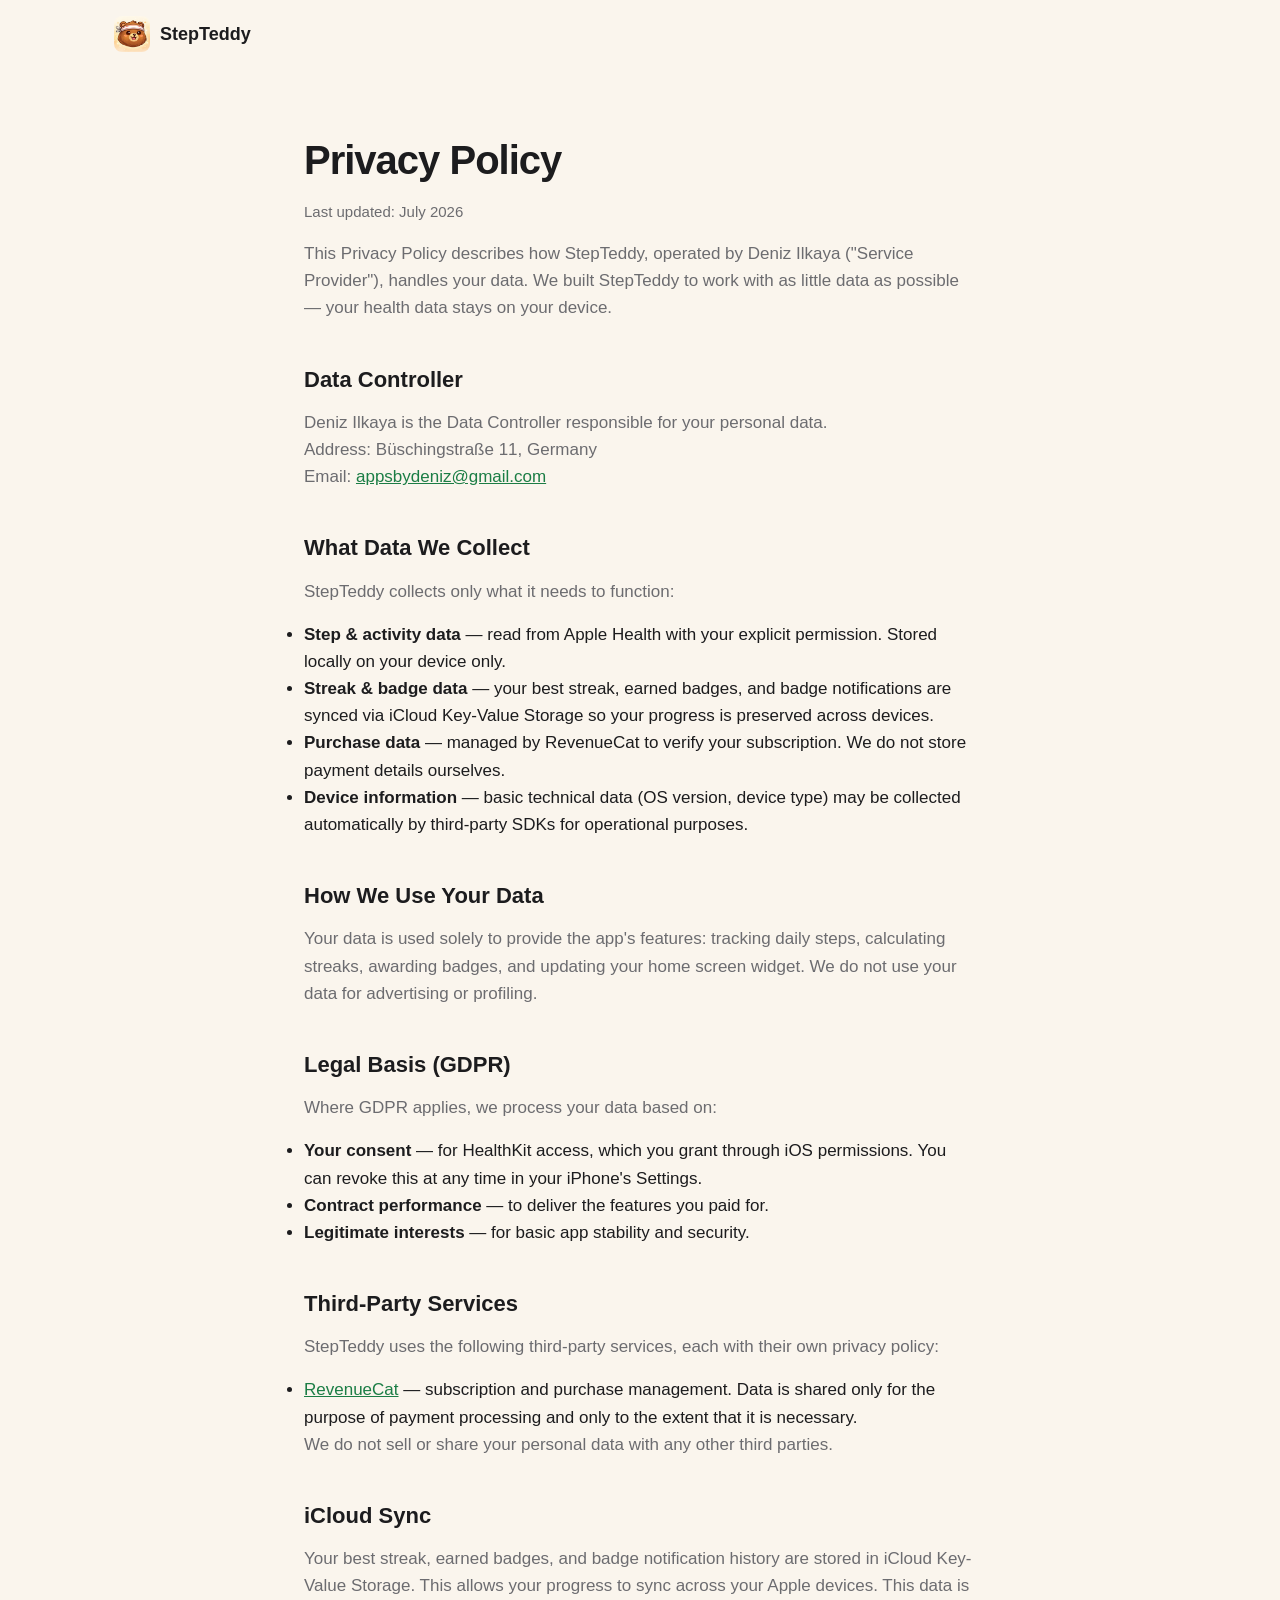
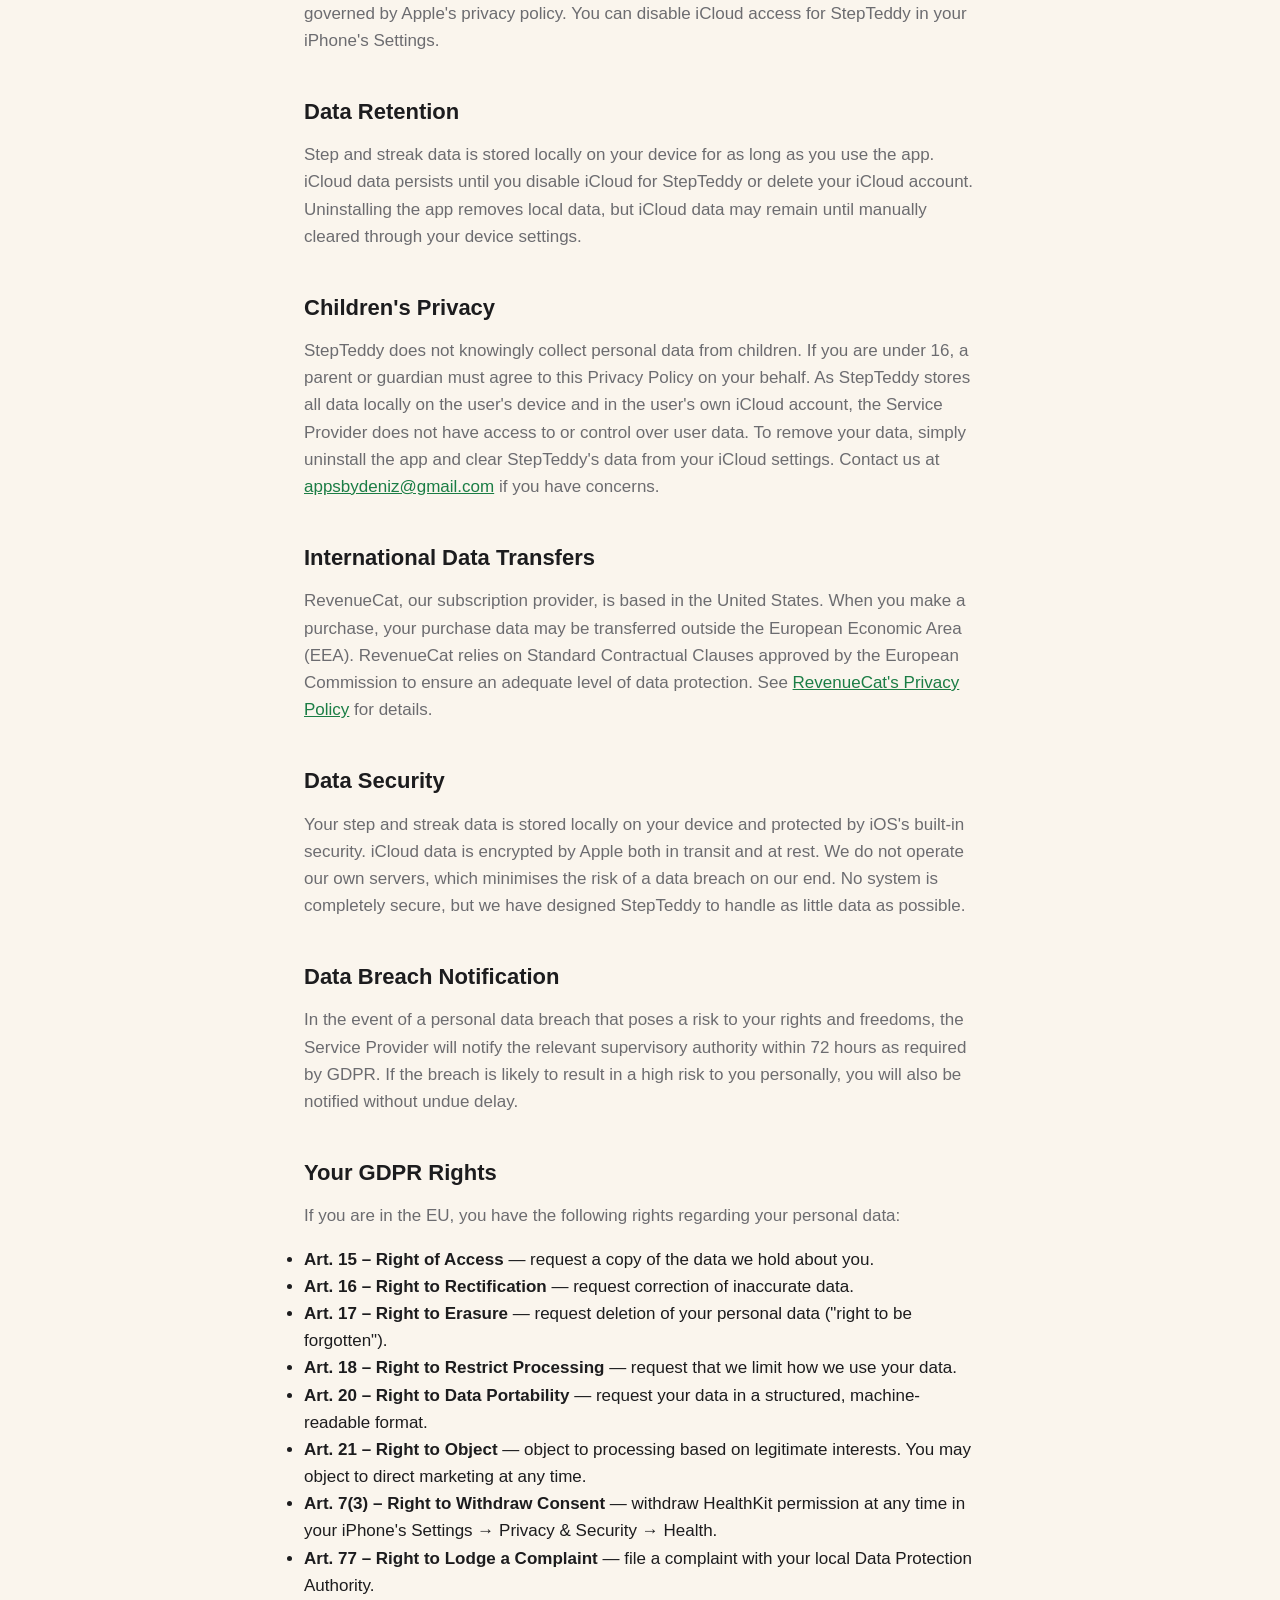
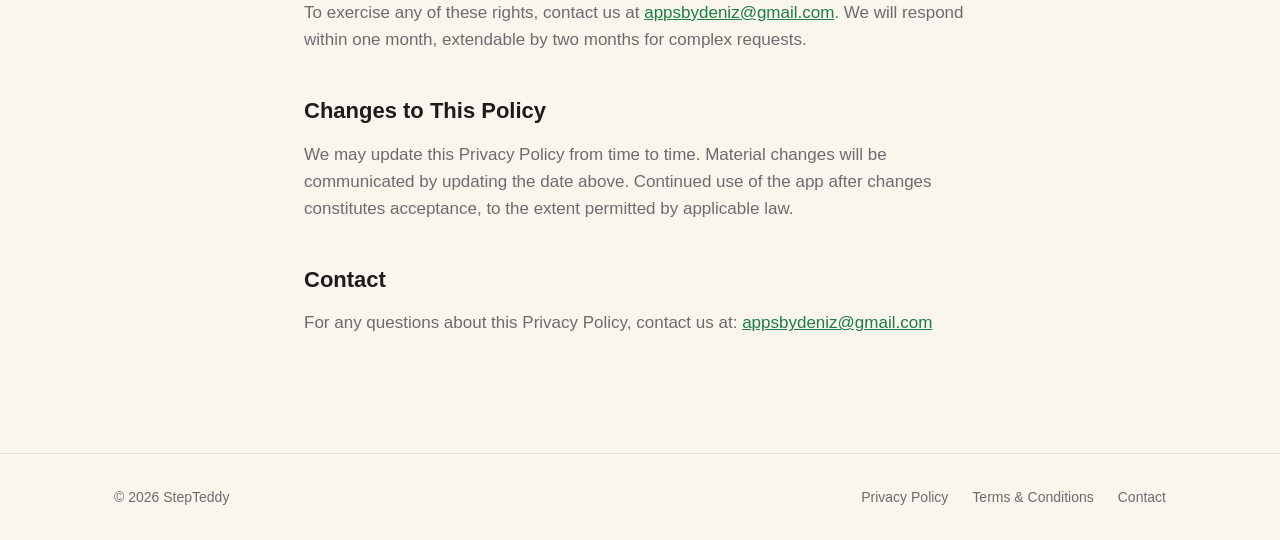
==== commit 5628ce21: "feat: add Contact & Impressum page - New contact.html with legal notice (§5 TMG), contact email, and" ====
--- a/privacy.html
+++ b/privacy.html
@@ -103,6 +103,7 @@
       <nav class="footer__links">
         <a href="privacy.html">Privacy Policy</a>
         <a href="terms.html">Terms &amp; Conditions</a>
+        <a href="contact.html">Contact</a>
       </nav>
     </div>
   </footer>
